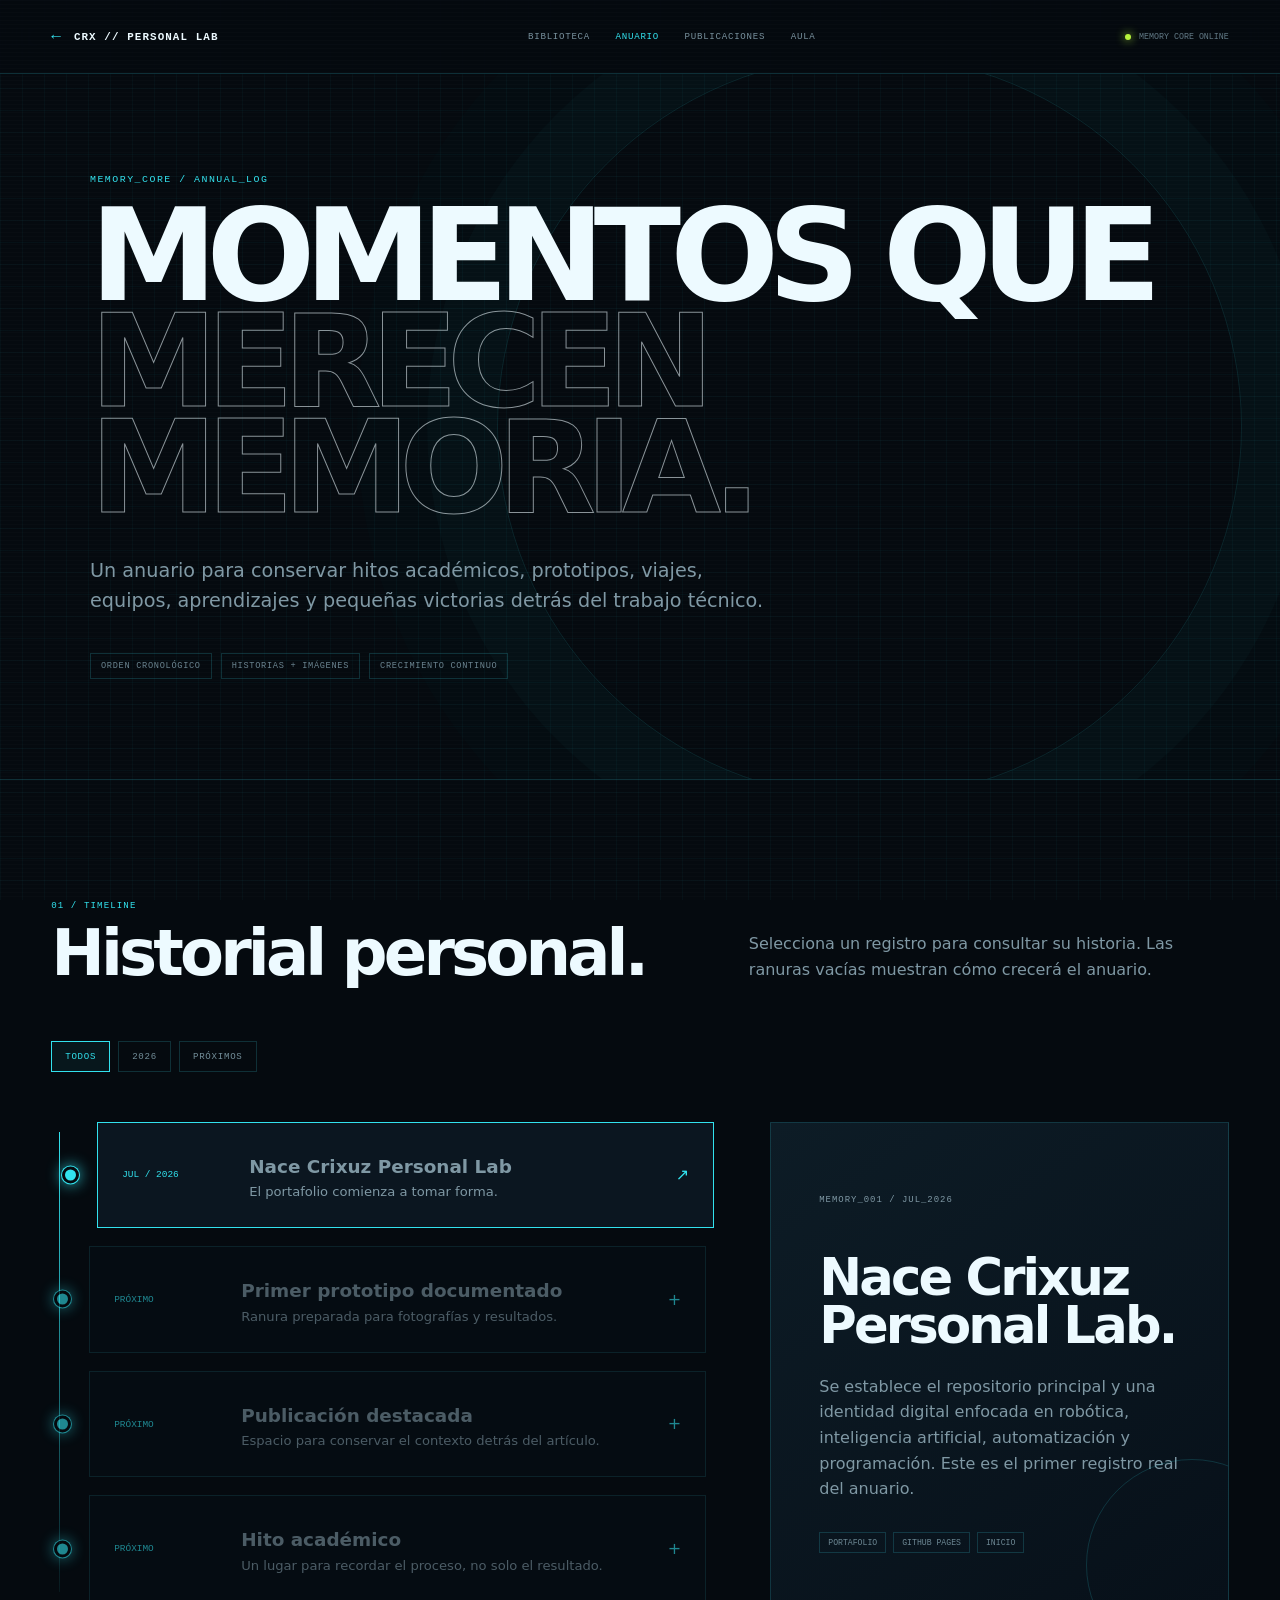
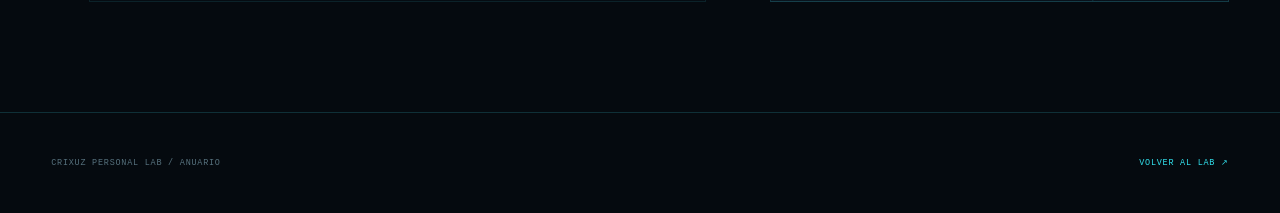
==== anuario.html @ 1ef3a93e "Ampliar portafolio con biblioteca, anuario, publicaciones y aula" ====
<!DOCTYPE html>
<html lang="es">
<head>
    <meta charset="UTF-8">
    <meta name="viewport" content="width=device-width, initial-scale=1.0">
    <meta name="description" content="Anuario de momentos importantes, aprendizajes e hitos de Crixuz Personal Lab.">
    <meta name="theme-color" content="#050a0f">
    <title>Anuario | Crixuz Lab</title>
    <link rel="stylesheet" href="css/portal.css">
    <script src="js/annual.js" defer></script>
</head>
<body>
    <a class="skip-link" href="#memorias">Saltar a las memorias</a>
    <header class="portal-header">
        <a class="portal-brand" href="index.html"><span>←</span> CRX // PERSONAL LAB</a>
        <nav class="portal-nav" aria-label="Navegación secundaria">
            <a href="archivo.html">Biblioteca</a><a href="anuario.html" aria-current="page">Anuario</a><a href="publicaciones.html">Publicaciones</a><a href="aula.html">Aula</a>
        </nav>
        <p class="portal-status">MEMORY CORE ONLINE</p>
    </header>

    <main>
        <section class="portal-hero">
            <div class="portal-hero-inner">
                <p class="eyebrow">MEMORY_CORE / ANNUAL_LOG</p>
                <h1>Momentos que<br><em>merecen memoria.</em></h1>
                <p class="portal-hero-text">Un anuario para conservar hitos académicos, prototipos, viajes, equipos, aprendizajes y pequeñas victorias detrás del trabajo técnico.</p>
                <div class="hero-meta"><span>ORDEN CRONOLÓGICO</span><span>HISTORIAS + IMÁGENES</span><span>CRECIMIENTO CONTINUO</span></div>
            </div>
        </section>

        <section class="portal-section" id="memorias">
            <div class="portal-section-inner">
                <div class="section-heading">
                    <div><small>01 / TIMELINE</small><h2>Historial personal.</h2></div>
                    <p>Selecciona un registro para consultar su historia. Las ranuras vacías muestran cómo crecerá el anuario.</p>
                </div>
                <div class="year-filter" aria-label="Filtrar recuerdos por año">
                    <button type="button" class="is-active" data-year="all">TODOS</button>
                    <button type="button" data-year="2026">2026</button>
                    <button type="button" data-year="future">PRÓXIMOS</button>
                </div>
                <div class="annual-layout">
                    <div class="timeline-rail" id="memory-list">
                        <button class="memory-card is-active" type="button" data-memory="lab" data-year="2026">
                            <time datetime="2026-07">JUL / 2026</time><span><strong>Nace Crixuz Personal Lab</strong>El portafolio comienza a tomar forma.</span><i>↗</i>
                        </button>
                        <button class="memory-card is-placeholder" type="button" data-memory="prototype" data-year="future">
                            <time>PRÓXIMO</time><span><strong>Primer prototipo documentado</strong>Ranura preparada para fotografías y resultados.</span><i>+</i>
                        </button>
                        <button class="memory-card is-placeholder" type="button" data-memory="publication" data-year="future">
                            <time>PRÓXIMO</time><span><strong>Publicación destacada</strong>Espacio para conservar el contexto detrás del artículo.</span><i>+</i>
                        </button>
                        <button class="memory-card is-placeholder" type="button" data-memory="milestone" data-year="future">
                            <time>PRÓXIMO</time><span><strong>Hito académico</strong>Un lugar para recordar el proceso, no solo el resultado.</span><i>+</i>
                        </button>
                    </div>
                    <article class="memory-detail" id="memory-detail" aria-live="polite">
                        <p class="detail-code">MEMORY_001 / JUL_2026</p>
                        <h3>Nace Crixuz Personal Lab.</h3>
                        <p>Se establece el repositorio principal y una identidad digital enfocada en robótica, inteligencia artificial, automatización y programación. Este es el primer registro real del anuario.</p>
                        <div class="detail-tags"><span>PORTAFOLIO</span><span>GITHUB PAGES</span><span>INICIO</span></div>
                    </article>
                </div>
            </div>
        </section>
    </main>

    <footer class="portal-footer"><p>CRIXUZ PERSONAL LAB / ANUARIO</p><p><a href="index.html">VOLVER AL LAB ↗</a></p></footer>
</body>
</html>
---- css/portal.css ----
:root {
    --bg: #050a0f;
    --panel: #081119;
    --panel-2: #0b1620;
    --text: #edfaff;
    --muted: #7f98a4;
    --dim: #506a76;
    --line: rgba(62, 222, 236, 0.18);
    --cyan: #32e2ee;
    --blue: #3c82ff;
    --acid: #b6f33c;
    --orange: #ff7448;
    --violet: #9c86ff;
    --mono: "Cascadia Code", "SFMono-Regular", Consolas, monospace;
    --sans: "Segoe UI Variable", "Segoe UI", Inter, system-ui, sans-serif;
}

* { box-sizing: border-box; margin: 0; padding: 0; }
html { scroll-behavior: smooth; }
body { min-width: 320px; overflow-x: hidden; background: var(--bg); color: var(--text); font-family: var(--sans); line-height: 1.6; }
body::before { position: fixed; z-index: -2; inset: 0; content: ""; background-image: linear-gradient(rgba(50,226,238,0.035) 1px, transparent 1px), linear-gradient(90deg, rgba(50,226,238,0.035) 1px, transparent 1px); background-size: 22px 22px; }
body::after { position: fixed; z-index: 50; inset: 0; content: ""; pointer-events: none; opacity: 0.035; background: repeating-linear-gradient(0deg, transparent 0 3px, #fff 4px); }
a { color: inherit; text-decoration: none; }
button { color: inherit; font: inherit; }
.skip-link { position: fixed; z-index: 100; top: 10px; left: 10px; padding: 8px 12px; transform: translateY(-150%); border: 1px solid var(--cyan); background: var(--bg); color: var(--cyan); font: 0.65rem var(--mono); }
.skip-link:focus { transform: translateY(0); }

.portal-header { position: sticky; z-index: 40; top: 0; display: flex; min-height: 74px; align-items: center; justify-content: space-between; gap: 28px; padding: 0 clamp(18px, 4vw, 64px); border-bottom: 1px solid var(--line); background: rgba(5,10,15,0.88); backdrop-filter: blur(18px); }
.portal-brand { display: flex; align-items: center; gap: 12px; font: 700 0.68rem var(--mono); letter-spacing: 0.1em; }
.portal-brand span { color: var(--cyan); font-size: 1rem; }
.portal-nav { display: flex; align-items: center; gap: clamp(12px, 2vw, 28px); }
.portal-nav a { color: #78919d; font: 0.57rem var(--mono); letter-spacing: 0.08em; text-transform: uppercase; transition: color 0.2s ease; }
.portal-nav a:hover,
.portal-nav a[aria-current="page"] { color: var(--cyan); }
.portal-status { display: flex; align-items: center; gap: 8px; color: #617985; font: 0.52rem var(--mono); }
.portal-status::before { width: 6px; height: 6px; content: ""; border-radius: 50%; background: var(--acid); box-shadow: 0 0 10px var(--acid); animation: pulse 1.6s infinite; }

.portal-hero { position: relative; display: grid; min-height: 590px; place-content: center; overflow: hidden; padding: 100px clamp(20px, 6vw, 90px); border-bottom: 1px solid var(--line); }
.portal-hero::before { position: absolute; z-index: -1; top: 50%; right: 3%; width: min(58vw, 780px); aspect-ratio: 1; content: ""; transform: translateY(-50%); border: 1px solid rgba(50,226,238,0.12); border-radius: 50%; box-shadow: 0 0 0 70px rgba(50,226,238,0.018), 0 0 0 140px rgba(50,226,238,0.01); }
.portal-hero-inner { width: min(100%, 1380px); margin-inline: auto; }
.eyebrow { color: var(--cyan); font: 0.62rem var(--mono); letter-spacing: 0.15em; text-transform: uppercase; }
.portal-hero h1 { max-width: 1100px; margin-top: 18px; font-size: clamp(4rem, 10vw, 9rem); font-weight: 850; line-height: 0.83; letter-spacing: -0.085em; text-transform: uppercase; }
.portal-hero h1 em { color: transparent; font-style: normal; -webkit-text-stroke: 1px rgba(237,250,255,0.57); }
.portal-hero-text { max-width: 700px; margin-top: 34px; color: var(--muted); font-size: clamp(1rem, 1.5vw, 1.25rem); }
.hero-meta { display: flex; flex-wrap: wrap; gap: 9px; margin-top: 36px; }
.hero-meta span { padding: 7px 10px; border: 1px solid var(--line); color: #69838f; font: 0.54rem var(--mono); letter-spacing: 0.08em; }

.portal-section { position: relative; padding: 110px clamp(18px, 4vw, 64px); border-bottom: 1px solid var(--line); }
.portal-section-inner { width: min(100%, 1380px); margin-inline: auto; }
.section-heading { display: flex; align-items: end; justify-content: space-between; gap: 40px; margin-bottom: 58px; }
.section-heading small { color: var(--cyan); font: 0.57rem var(--mono); letter-spacing: 0.12em; }
.section-heading h2 { margin-top: 8px; font-size: clamp(2.5rem, 5vw, 5rem); line-height: 0.92; letter-spacing: -0.06em; }
.section-heading > p { max-width: 480px; color: var(--muted); }
.demo-notice { display: flex; align-items: flex-start; gap: 12px; margin-bottom: 42px; padding: 16px 18px; border: 1px solid rgba(255,116,72,0.35); background: rgba(255,116,72,0.055); color: #bca096; font: 0.64rem/1.7 var(--mono); }
.demo-notice strong { flex: none; color: var(--orange); }

/* Anuario */
.year-filter { display: flex; flex-wrap: wrap; gap: 8px; margin-bottom: 50px; }
.year-filter button,
.resource-filter button { padding: 9px 13px; cursor: pointer; border: 1px solid var(--line); background: transparent; color: #738e99; font: 0.57rem var(--mono); letter-spacing: 0.08em; }
.year-filter button:hover,
.year-filter button.is-active,
.resource-filter button:hover,
.resource-filter button.is-active { border-color: var(--cyan); color: var(--cyan); background: rgba(50,226,238,0.06); }
.annual-layout { display: grid; grid-template-columns: minmax(0, 1fr) minmax(310px, 0.7fr); gap: clamp(30px, 5vw, 80px); }
.timeline-rail { position: relative; display: grid; gap: 18px; padding-left: 38px; }
.timeline-rail::before { position: absolute; top: 10px; bottom: 10px; left: 8px; width: 1px; content: ""; background: linear-gradient(var(--cyan), rgba(50,226,238,0.07)); }
.memory-card { position: relative; display: grid; width: 100%; grid-template-columns: 105px 1fr auto; align-items: center; gap: 22px; padding: 24px; cursor: pointer; border: 1px solid var(--line); background: rgba(8,17,25,0.82); text-align: left; transition: transform 0.25s ease, border-color 0.25s ease, background 0.25s ease; }
.memory-card::before { position: absolute; top: 50%; left: -36px; width: 11px; height: 11px; content: ""; transform: translateY(-50%); border: 3px solid var(--bg); border-radius: 50%; background: var(--cyan); box-shadow: 0 0 0 1px var(--cyan), 0 0 15px var(--cyan); }
.memory-card:hover,
.memory-card.is-active { transform: translateX(8px); border-color: var(--cyan); background: var(--panel-2); }
.memory-card time { color: var(--cyan); font: 0.59rem var(--mono); }
.memory-card strong { display: block; font-size: 1.15rem; }
.memory-card span { display: block; margin-top: 4px; color: var(--muted); font-size: 0.82rem; }
.memory-card i { color: var(--cyan); font-style: normal; }
.memory-card.is-placeholder { opacity: 0.58; }
.memory-detail { position: sticky; top: 105px; min-height: 460px; align-self: start; padding: clamp(26px, 4vw, 48px); overflow: hidden; border: 1px solid var(--line); background: linear-gradient(145deg, #0d1c26, #071019); }
.memory-detail::after { position: absolute; right: -70px; bottom: -70px; width: 210px; height: 210px; content: ""; border: 1px solid rgba(50,226,238,0.16); border-radius: 50%; }
.detail-code { color: var(--cyan); font: 0.56rem var(--mono); letter-spacing: 0.11em; }
.memory-detail h3 { margin-top: 48px; font-size: clamp(2.1rem, 4vw, 4rem); line-height: 0.95; letter-spacing: -0.055em; }
.memory-detail p { margin-top: 24px; color: var(--muted); }
.detail-tags { display: flex; flex-wrap: wrap; gap: 7px; margin-top: 30px; }
.detail-tags span { padding: 5px 8px; border: 1px solid var(--line); color: #6c8793; font: 0.51rem var(--mono); }

/* Hemeroteca */
.folder-grid { display: grid; grid-template-columns: repeat(4, 1fr); gap: clamp(14px, 2vw, 26px); }
.topic-folder { position: relative; min-height: 310px; padding: 0; cursor: pointer; border: 0; background: transparent; text-align: left; perspective: 800px; }
.folder-back { position: absolute; right: 0; bottom: 0; left: 0; height: 77%; border: 1px solid rgba(50,226,238,0.24); background: #102630; box-shadow: 0 22px 40px rgba(0,0,0,0.3); }
.folder-back::before { position: absolute; top: -32px; left: 0; width: 44%; height: 34px; content: ""; border: inherit; border-bottom: 0; border-radius: 8px 20px 0 0; background: inherit; }
.folder-sheet { position: absolute; right: 15px; bottom: 26px; left: 15px; height: 72%; padding: 22px 18px; border: 1px solid #8faaa7; background: #dfe3d8; color: #10202a; transform-origin: bottom; transition: transform 0.38s ease; }
.folder-sheet:nth-of-type(2) { transform: translateY(-7px) rotate(1.5deg); }
.folder-sheet:nth-of-type(3) { transform: translateY(-14px) rotate(-1deg); }
.topic-folder:hover .folder-sheet:nth-of-type(2),
.topic-folder:focus-visible .folder-sheet:nth-of-type(2) { transform: translateY(-38px) rotate(3deg); }
.topic-folder:hover .folder-sheet:nth-of-type(3),
.topic-folder:focus-visible .folder-sheet:nth-of-type(3) { transform: translateY(-66px) rotate(-2deg); }
.folder-front { position: absolute; right: 0; bottom: 0; left: 0; z-index: 4; min-height: 55%; padding: 34px 23px 22px; border: 1px solid rgba(50,226,238,0.35); background: linear-gradient(155deg, #153b47, #0b2029); box-shadow: 0 -10px 30px rgba(0,0,0,0.24); }
.folder-front small { color: var(--cyan); font: 0.52rem var(--mono); }
.folder-front strong { display: block; margin-top: 10px; font-size: clamp(1.2rem, 2vw, 1.8rem); line-height: 1; }
.folder-front span { display: block; margin-top: 14px; color: #75929e; font: 0.53rem var(--mono); }
.topic-folder.is-active .folder-front { border-color: var(--cyan); box-shadow: 0 0 28px rgba(50,226,238,0.12); }
.publication-reader { display: grid; min-height: 630px; grid-template-columns: minmax(270px, 0.42fr) minmax(0, 1fr); margin-top: 70px; border: 1px solid var(--line); background: #071018; }
.article-list-panel { padding: 34px; border-right: 1px solid var(--line); }
.article-list-panel > p { color: var(--cyan); font: 0.55rem var(--mono); letter-spacing: 0.1em; }
.article-list-panel h3 { margin-top: 8px; font-size: 1.9rem; line-height: 1; }
.article-list { display: grid; gap: 10px; margin-top: 30px; }
.article-button { padding: 15px; cursor: pointer; border: 1px solid rgba(50,226,238,0.12); background: transparent; text-align: left; }
.article-button:hover,
.article-button.is-active { border-color: var(--cyan); background: rgba(50,226,238,0.05); }
.article-button small { color: var(--cyan); font: 0.5rem var(--mono); }
.article-button strong { display: block; margin-top: 4px; font-size: 0.88rem; }
.paper-stage { position: relative; display: grid; overflow: hidden; place-items: center; padding: clamp(25px, 5vw, 70px); background: radial-gradient(circle, #182530, #090f16 70%); perspective: 1400px; }
.paper-stage.is-turning::after { position: absolute; z-index: 8; inset: 7% 4% 7% 50%; content: ""; transform-origin: left; background: #e7e8df; animation: paper-turn 0.62s ease; }
.publication-paper { width: min(100%, 760px); min-height: 480px; padding: clamp(30px, 5vw, 60px); background: #e6e7dd; color: #10202a; box-shadow: 0 35px 70px rgba(0,0,0,0.45); }
.publication-paper small { color: #2c68ba; font: 0.55rem var(--mono); letter-spacing: 0.1em; }
.publication-paper h3 { margin-top: 24px; font-size: clamp(2rem, 4vw, 4rem); line-height: 0.95; letter-spacing: -0.055em; }
.publication-paper p { margin-top: 25px; color: #506168; }
.paper-link { display: inline-flex; margin-top: 36px; padding: 10px 14px; border: 1px solid #2c68ba; color: #2c68ba; font: 0.58rem var(--mono); }
.paper-link.is-disabled { cursor: not-allowed; opacity: 0.45; }

/* Aula */
.resource-filter { display: flex; flex-wrap: wrap; gap: 8px; margin-bottom: 40px; }
.resource-grid { display: grid; grid-template-columns: repeat(3, 1fr); gap: 16px; }
.resource-card { position: relative; display: flex; min-height: 310px; flex-direction: column; padding: 26px; overflow: hidden; border: 1px solid var(--line); background: rgba(8,17,25,0.9); transition: transform 0.25s ease, border-color 0.25s ease; }
.resource-card::before { position: absolute; top: 0; right: 0; width: 70px; height: 70px; content: ""; background: linear-gradient(135deg, transparent 50%, rgba(50,226,238,0.09) 50%); }
.resource-card:hover { transform: translateY(-6px); border-color: var(--cyan); }
.resource-card.is-hidden { display: none; }
.resource-type { display: flex; align-items: center; justify-content: space-between; color: var(--cyan); font: 0.53rem var(--mono); letter-spacing: 0.1em; }
.resource-icon { display: grid; width: 58px; height: 58px; margin-top: 34px; place-items: center; border: 1px solid rgba(50,226,238,0.3); color: var(--cyan); font: 700 0.72rem var(--mono); }
.resource-card h3 { margin-top: 22px; font-size: 1.45rem; line-height: 1.05; }
.resource-card p { margin-top: 12px; color: var(--muted); font-size: 0.84rem; }
.resource-action { display: flex; align-items: center; justify-content: space-between; margin-top: auto; padding-top: 26px; color: #65808c; font: 0.53rem var(--mono); }
.resource-action span:last-child { color: var(--orange); }
.resource-card[data-status="ready"] .resource-action span:last-child { color: var(--acid); }
.upload-guide { display: grid; grid-template-columns: minmax(0, 0.7fr) minmax(0, 1fr); gap: clamp(35px, 7vw, 100px); align-items: start; }
.upload-guide h2 { font-size: clamp(2.6rem, 5vw, 5.2rem); line-height: 0.92; letter-spacing: -0.06em; }
.guide-steps { display: grid; border-top: 1px solid var(--line); }
.guide-step { display: grid; grid-template-columns: 58px 1fr; gap: 16px; padding: 23px 0; border-bottom: 1px solid var(--line); }
.guide-step b { color: var(--cyan); font: 0.62rem var(--mono); }
.guide-step strong { display: block; }
.guide-step p { margin-top: 5px; color: var(--muted); font-size: 0.85rem; }
.guide-step code { color: var(--cyan); font-family: var(--mono); }

.portal-footer { display: flex; min-height: 100px; align-items: center; justify-content: space-between; gap: 25px; padding: 0 clamp(18px, 4vw, 64px); color: #56717d; font: 0.53rem var(--mono); letter-spacing: 0.09em; }
.portal-footer a { color: var(--cyan); }

@keyframes pulse { 50% { opacity: 0.32; } }
@keyframes paper-turn { 0% { opacity: 0; transform: rotateY(0); } 15% { opacity: 1; } 100% { opacity: 0; transform: rotateY(-180deg); } }

@media (max-width: 1050px) {
    .portal-status { display: none; }
    .folder-grid { grid-template-columns: repeat(2, 1fr); }
    .resource-grid { grid-template-columns: repeat(2, 1fr); }
}

@media (max-width: 780px) {
    .portal-header { position: relative; flex-wrap: wrap; padding-block: 18px; }
    .portal-nav { width: 100%; justify-content: space-between; overflow-x: auto; padding-top: 13px; border-top: 1px solid var(--line); }
    .portal-hero { min-height: 520px; }
    .portal-hero h1 { font-size: clamp(3.5rem, 17vw, 7rem); }
    .section-heading { display: block; }
    .section-heading > p { margin-top: 22px; }
    .annual-layout,
    .publication-reader,
    .upload-guide { grid-template-columns: 1fr; }
    .memory-detail { position: relative; top: auto; }
    .article-list-panel { border-right: 0; border-bottom: 1px solid var(--line); }
}

@media (max-width: 560px) {
    .portal-nav { gap: 20px; justify-content: flex-start; }
    .portal-section { padding-block: 78px; }
    .memory-card { grid-template-columns: 1fr auto; }
    .memory-card time { grid-column: 1 / -1; }
    .folder-grid,
    .resource-grid { grid-template-columns: 1fr; }
    .topic-folder { min-height: 290px; }
    .portal-footer { min-height: 130px; flex-direction: column; justify-content: center; text-align: center; }
}

@media (prefers-reduced-motion: reduce) {
    html { scroll-behavior: auto; }
    *, *::before, *::after { animation-duration: 0.01ms !important; animation-iteration-count: 1 !important; transition-duration: 0.01ms !important; }
}
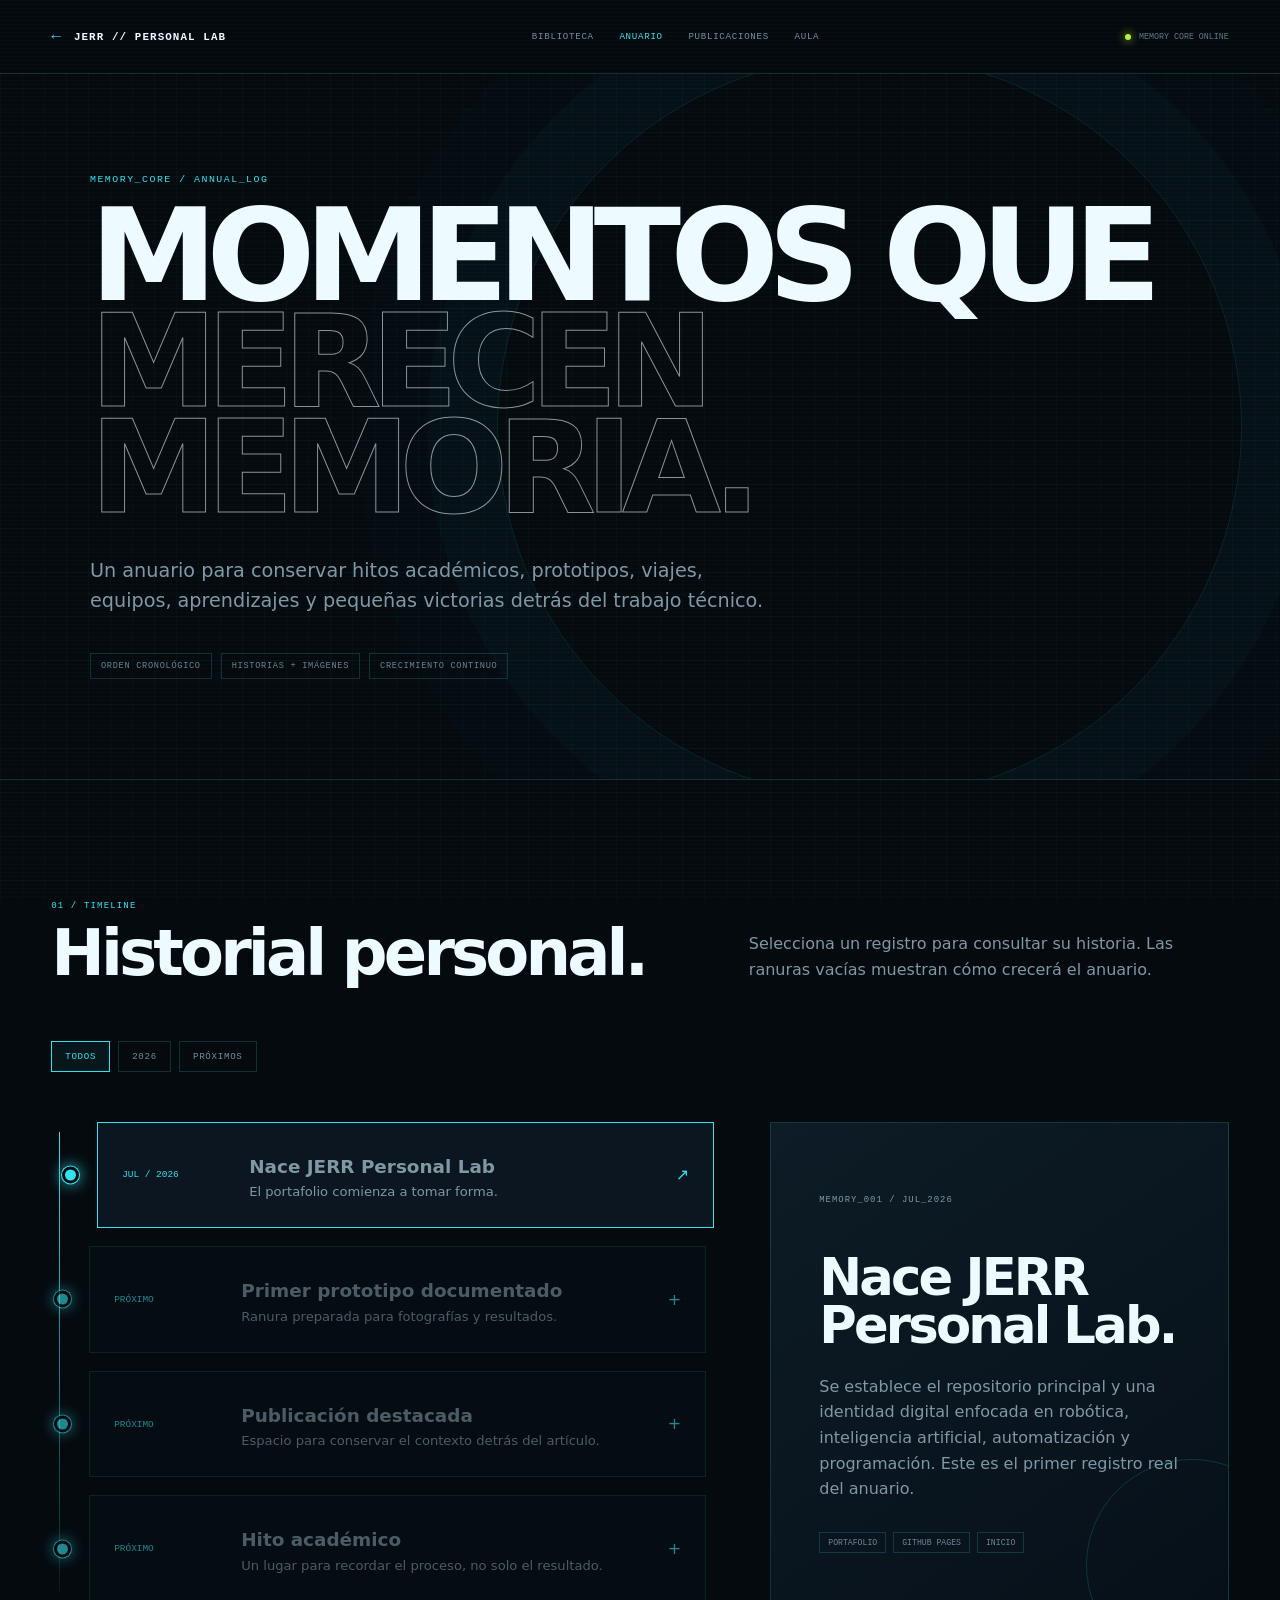
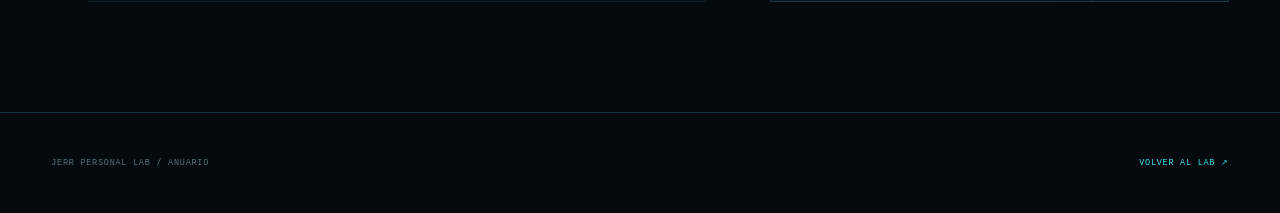
==== commit e789b671: "Actualizar identidad JERR y animaciones interactivas" ====
--- a/anuario.html
+++ b/anuario.html
@@ -3,16 +3,16 @@
 <head>
     <meta charset="UTF-8">
     <meta name="viewport" content="width=device-width, initial-scale=1.0">
-    <meta name="description" content="Anuario de momentos importantes, aprendizajes e hitos de Crixuz Personal Lab.">
+    <meta name="description" content="Anuario de momentos importantes, aprendizajes e hitos de JERR Personal Lab.">
     <meta name="theme-color" content="#050a0f">
-    <title>Anuario | Crixuz Lab</title>
-    <link rel="stylesheet" href="css/portal.css">
-    <script src="js/annual.js" defer></script>
+    <title>Anuario | JERR Lab</title>
+    <link rel="stylesheet" href="css/portal.css?v=20260717.3">
+    <script src="js/annual.js?v=20260717.3" defer></script>
 </head>
 <body>
     <a class="skip-link" href="#memorias">Saltar a las memorias</a>
     <header class="portal-header">
-        <a class="portal-brand" href="index.html"><span>←</span> CRX // PERSONAL LAB</a>
+        <a class="portal-brand" href="index.html"><span>←</span> JERR // PERSONAL LAB</a>
         <nav class="portal-nav" aria-label="Navegación secundaria">
             <a href="archivo.html">Biblioteca</a><a href="anuario.html" aria-current="page">Anuario</a><a href="publicaciones.html">Publicaciones</a><a href="aula.html">Aula</a>
         </nav>
@@ -43,7 +43,7 @@
                 <div class="annual-layout">
                     <div class="timeline-rail" id="memory-list">
                         <button class="memory-card is-active" type="button" data-memory="lab" data-year="2026">
-                            <time datetime="2026-07">JUL / 2026</time><span><strong>Nace Crixuz Personal Lab</strong>El portafolio comienza a tomar forma.</span><i>↗</i>
+                            <time datetime="2026-07">JUL / 2026</time><span><strong>Nace JERR Personal Lab</strong>El portafolio comienza a tomar forma.</span><i>↗</i>
                         </button>
                         <button class="memory-card is-placeholder" type="button" data-memory="prototype" data-year="future">
                             <time>PRÓXIMO</time><span><strong>Primer prototipo documentado</strong>Ranura preparada para fotografías y resultados.</span><i>+</i>
@@ -57,7 +57,7 @@
                     </div>
                     <article class="memory-detail" id="memory-detail" aria-live="polite">
                         <p class="detail-code">MEMORY_001 / JUL_2026</p>
-                        <h3>Nace Crixuz Personal Lab.</h3>
+                        <h3>Nace JERR Personal Lab.</h3>
                         <p>Se establece el repositorio principal y una identidad digital enfocada en robótica, inteligencia artificial, automatización y programación. Este es el primer registro real del anuario.</p>
                         <div class="detail-tags"><span>PORTAFOLIO</span><span>GITHUB PAGES</span><span>INICIO</span></div>
                     </article>
@@ -66,6 +66,6 @@
         </section>
     </main>
 
-    <footer class="portal-footer"><p>CRIXUZ PERSONAL LAB / ANUARIO</p><p><a href="index.html">VOLVER AL LAB ↗</a></p></footer>
+    <footer class="portal-footer"><p>JERR PERSONAL LAB / ANUARIO</p><p><a href="index.html">VOLVER AL LAB ↗</a></p></footer>
 </body>
 </html>
--- a/css/portal.css
+++ b/css/portal.css
@@ -87,13 +87,18 @@
 .topic-folder { position: relative; min-height: 310px; padding: 0; cursor: pointer; border: 0; background: transparent; text-align: left; perspective: 800px; }
 .folder-back { position: absolute; right: 0; bottom: 0; left: 0; height: 77%; border: 1px solid rgba(50,226,238,0.24); background: #102630; box-shadow: 0 22px 40px rgba(0,0,0,0.3); }
 .folder-back::before { position: absolute; top: -32px; left: 0; width: 44%; height: 34px; content: ""; border: inherit; border-bottom: 0; border-radius: 8px 20px 0 0; background: inherit; }
-.folder-sheet { position: absolute; right: 15px; bottom: 26px; left: 15px; height: 72%; padding: 22px 18px; border: 1px solid #8faaa7; background: #dfe3d8; color: #10202a; transform-origin: bottom; transition: transform 0.38s ease; }
+.folder-sheet { position: absolute; right: 15px; bottom: 26px; left: 15px; height: 72%; padding: 22px 18px; border: 1px solid #8faaa7; background: #dfe3d8; color: #10202a; transform-origin: calc(100% - 35px) 20px; transition: transform 0.38s ease; }
 .folder-sheet:nth-of-type(2) { transform: translateY(-7px) rotate(1.5deg); }
 .folder-sheet:nth-of-type(3) { transform: translateY(-14px) rotate(-1deg); }
+.folder-sheet:nth-of-type(4) { transform: translateY(-20px) rotate(0.5deg); }
 .topic-folder:hover .folder-sheet:nth-of-type(2),
 .topic-folder:focus-visible .folder-sheet:nth-of-type(2) { transform: translateY(-38px) rotate(3deg); }
 .topic-folder:hover .folder-sheet:nth-of-type(3),
 .topic-folder:focus-visible .folder-sheet:nth-of-type(3) { transform: translateY(-66px) rotate(-2deg); }
+.topic-folder:hover .folder-sheet:nth-of-type(4),
+.topic-folder:focus-visible .folder-sheet:nth-of-type(4) { transform: translateY(-50px) rotate(1deg); }
+.folder-clip { position: absolute; z-index: 5; top: 36px; right: 34px; width: 24px; height: 48px; transform: rotate(8deg); border: 3px solid #829095; border-bottom-color: transparent; border-radius: 14px 14px 9px 9px; background: transparent; box-shadow: 1px 0 0 rgba(255,255,255,0.35), 0 5px 9px rgba(0,0,0,0.16); pointer-events: none; }
+.folder-clip::after { position: absolute; top: 5px; right: 4px; bottom: 1px; left: 4px; content: ""; border: 2px solid #aab4b5; border-bottom-color: transparent; border-radius: 9px 9px 5px 5px; }
 .folder-front { position: absolute; right: 0; bottom: 0; left: 0; z-index: 4; min-height: 55%; padding: 34px 23px 22px; border: 1px solid rgba(50,226,238,0.35); background: linear-gradient(155deg, #153b47, #0b2029); box-shadow: 0 -10px 30px rgba(0,0,0,0.24); }
 .folder-front small { color: var(--cyan); font: 0.52rem var(--mono); }
 .folder-front strong { display: block; margin-top: 10px; font-size: clamp(1.2rem, 2vw, 1.8rem); line-height: 1; }
@@ -109,9 +114,15 @@
 .article-button.is-active { border-color: var(--cyan); background: rgba(50,226,238,0.05); }
 .article-button small { color: var(--cyan); font: 0.5rem var(--mono); }
 .article-button strong { display: block; margin-top: 4px; font-size: 0.88rem; }
-.paper-stage { position: relative; display: grid; overflow: hidden; place-items: center; padding: clamp(25px, 5vw, 70px); background: radial-gradient(circle, #182530, #090f16 70%); perspective: 1400px; }
-.paper-stage.is-turning::after { position: absolute; z-index: 8; inset: 7% 4% 7% 50%; content: ""; transform-origin: left; background: #e7e8df; animation: paper-turn 0.62s ease; }
-.publication-paper { width: min(100%, 760px); min-height: 480px; padding: clamp(30px, 5vw, 60px); background: #e6e7dd; color: #10202a; box-shadow: 0 35px 70px rgba(0,0,0,0.45); }
+.paper-stage { position: relative; display: grid; overflow: hidden; place-items: center; padding: clamp(32px, 5vw, 76px); background: radial-gradient(circle, #182530, #090f16 70%); perspective: 1500px; }
+.paper-stack { position: relative; width: min(100%, 760px); min-height: 480px; transform-style: preserve-3d; }
+.paper-under { position: absolute; z-index: 1; inset: 0; border: 1px solid #aeb7b3; background: #d5d9d0; box-shadow: 0 28px 55px rgba(0,0,0,0.34); }
+.paper-under-a { transform: translate(-8px, 9px) rotate(-0.7deg); }
+.paper-under-b { transform: translate(8px, 5px) rotate(0.55deg); background: #dde0d7; }
+.publication-paper { position: relative; z-index: 3; width: 100%; min-height: 480px; padding: clamp(30px, 5vw, 60px); transform-origin: calc(100% - 38px) 30px; background: #e6e7dd; color: #10202a; box-shadow: 0 35px 70px rgba(0,0,0,0.45); backface-visibility: hidden; }
+.paper-stage.is-turning .publication-paper { animation: clip-paper-turn 0.82s cubic-bezier(0.42,0,0.2,1); }
+.paper-clip { position: absolute; z-index: 9; top: -11px; right: 20px; width: 29px; height: 62px; transform: rotate(13deg); border: 4px solid #718087; border-bottom-color: transparent; border-radius: 18px 18px 11px 11px; background: transparent; box-shadow: 1px 0 0 rgba(255,255,255,0.58), 0 7px 12px rgba(0,0,0,0.22); pointer-events: none; }
+.paper-clip::after { position: absolute; top: 7px; right: 4px; bottom: 1px; left: 4px; content: ""; border: 2px solid #a1abad; border-bottom-color: transparent; border-radius: 11px 11px 6px 6px; }
 .publication-paper small { color: #2c68ba; font: 0.55rem var(--mono); letter-spacing: 0.1em; }
 .publication-paper h3 { margin-top: 24px; font-size: clamp(2rem, 4vw, 4rem); line-height: 0.95; letter-spacing: -0.055em; }
 .publication-paper p { margin-top: 25px; color: #506168; }
@@ -145,7 +156,7 @@
 .portal-footer a { color: var(--cyan); }
 
 @keyframes pulse { 50% { opacity: 0.32; } }
-@keyframes paper-turn { 0% { opacity: 0; transform: rotateY(0); } 15% { opacity: 1; } 100% { opacity: 0; transform: rotateY(-180deg); } }
+@keyframes clip-paper-turn { 0% { opacity: 1; transform: rotateZ(0) rotateY(0) translate3d(0,0,0); } 46% { opacity: 1; transform: rotateZ(-17deg) rotateY(-105deg) translate3d(8%,4%,45px); } 49% { opacity: 0; } 51% { opacity: 0; transform: rotateZ(15deg) rotateY(98deg) translate3d(-6%,-2%,35px); } 100% { opacity: 1; transform: rotateZ(0) rotateY(0) translate3d(0,0,0); } }
 
 @media (max-width: 1050px) {
     .portal-status { display: none; }
